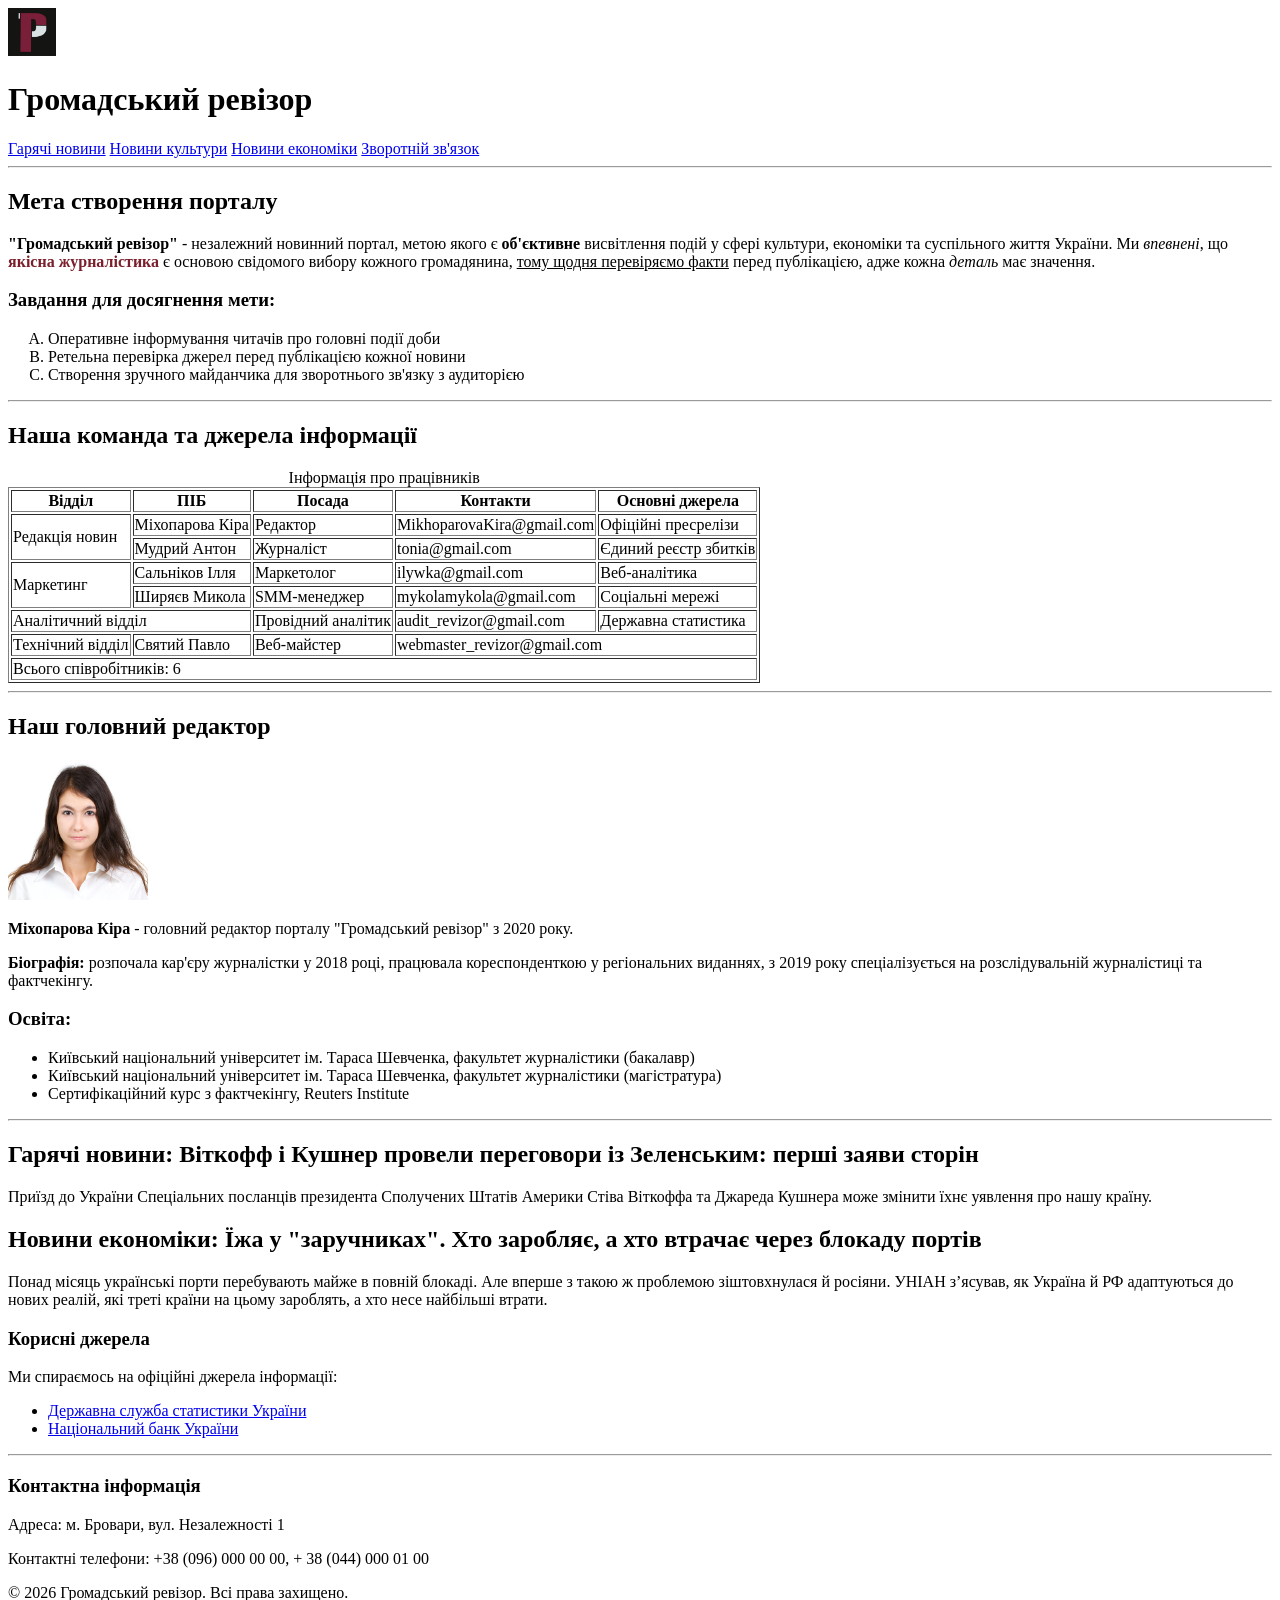
==== index.html @ 60afb07d "Complete html (lab 1)" ====
<!DOCTYPE html>
<html lang="uk">
<head>
    <meta charset="UTF-8">
    <title>Новинний портал "Громадський ревізор"</title>
</head>
<body>
    <header>
        <img src="media/logo.jpg" alt="Логотип новинного порталу Громадський ревізор" width="48" height="48">
        <h1>Громадський ревізор</h1>
        <nav>
            <a href="#hot-news">Гарячі новини</a>
            <a href="culture_news.html">Новини культури</a>
            <a href="#economy-news">Новини економіки</a>
            <a href="feedback.html">Зворотній зв'язок</a>
        </nav>
    </header>
    <hr>
    <div>
        <main>
            <section>
                <h2>Мета створення порталу</h2>
                <p><b>"Громадський ревізор"</b> - незалежний новинний портал, метою якого є <b>об'єктивне</b> висвітлення подій у сфері культури, економіки та суспільного життя України. Ми <em>впевнені</em>, що <b><span style="color:#7a1f2b;">якісна журналістика</span></b> є основою свідомого вибору кожного громадянина, <u>тому щодня перевіряємо факти</u> перед публікацією, адже кожна <i>деталь</i> має значення.</p>
                <h3>Завдання для досягнення мети:</h3>
                <ol type="A">
                    <li>Оперативне інформування читачів про головні події доби</li>
                    <li>Ретельна перевірка джерел перед публікацією кожної новини</li>
                    <li>Створення зручного майданчика для зворотнього зв'язку з аудиторією</li>
                </ol>
            </section>
            <hr>
            <section>
                <h2>Наша команда та джерела інформації</h2>
                <table border="1">
                    <caption>Інформація про працівників</caption>
                    <thead>
                        <tr>
                            <th>Відділ</th>
                            <th>ПІБ</th>
                            <th>Посада</th>
                            <th>Контакти</th>
                            <th>Основні джерела</th>
                        </tr>
                    </thead>
                    <tbody>
                        <tr>
                            <td rowspan="2">Редакція новин</td>
                            <td>Міхопарова Кіра</td>
                            <td>Редактор</td>
                            <td>MikhoparovaKira@gmail.com</td>
                            <td>Офіційні пресрелізи</td>
                        </tr>
                        <tr>
                            <td>Мудрий Антон</td>
                            <td>Журналіст</td>
                            <td>tonia@gmail.com</td>
                            <td>Єдиний реєстр збитків</td>
                        </tr>
                        <tr>
                            <td rowspan="2">Маркетинг</td>
                            <td>Сальніков Ілля</td>
                            <td>Маркетолог</td>
                            <td>ilywka@gmail.com</td>
                            <td>Веб-аналітика</td>
                        </tr>
                        <tr>
                            <td>Ширяєв Микола</td>
                            <td>SMM-менеджер</td>
                            <td>mykolamykola@gmail.com</td>
                            <td>Соціальні мережі</td>
                        </tr>
                        <tr>
                            <td colspan="2">Аналітичний відділ</td>
                            <td>Провідний аналітик</td>
                            <td>audit_revizor@gmail.com</td>
                            <td>Державна статистика</td>
                        </tr>
                        <tr>
                            <td>Технічний відділ</td>
                            <td>Святий Павло</td>
                            <td>Веб-майстер</td>
                            <td colspan="2">webmaster_revizor@gmail.com</td>
                        </tr>
                    </tbody>
                    <tfoot>
                        <tr>
                            <td colspan="5">Всього співробітників: 6 </td>
                        </tr>
                    </tfoot>
                </table>
            </section>
            <hr>
            <section>
                <h2>Наш головний редактор</h2>
                <img src="media/person.jpg" alt="Фото головного редактора" width="140" height="140">
                <p><b>Міхопарова Кіра</b> - головний редактор порталу "Громадський ревізор" з 2020 року.</p>
                <p><b>Біографія:</b> розпочала кар'єру журналістки у 2018 році, працювала кореспонденткою у регіональних виданнях, з 2019 року спеціалізується на розслідувальній журналістиці та фактчекінгу.</p>
                <h3>Освіта:</h3>
                <ul>
                    <li>Київський національний університет ім. Тараса Шевченка, факультет журналістики (бакалавр)</li>
                    <li>Київський національний університет ім. Тараса Шевченка, факультет журналістики (магістратура)</li>
                    <li>Сертифікаційний курс з фактчекінгу, Reuters Institute</li>
                </ul>
            </section>
            <hr>
            <article id="hot-news">
                <h2>Гарячі новини: Віткофф і Кушнер провели переговори із Зеленським: перші заяви сторін</h2>
                <p>Приїзд до України Спеціальних посланців президента Сполучених Штатів Америки Стіва Віткоффа та Джареда Кушнера може змінити їхнє уявлення про нашу країну.</p>
            </article>
            <article id="economy-news">
                <h2>Новини економіки: Їжа у "заручниках". Хто заробляє, а хто втрачає через блокаду портів</h2>
                <p>Понад місяць українські порти перебувають майже в повній блокаді. Але вперше з такою ж проблемою зіштовхнулася й росіяни. УНІАН з’ясував, як Україна й РФ адаптуються до нових реалій, які треті країни на цьому зароблять, а хто несе найбільші втрати.</p>
            </article>
        </main>
        <aside>
            <h3>Корисні джерела</h3>
            <p>Ми спираємось на офіційні джерела інформації:</p>
            <ul>
                <li><a href="https://stat.gov.ua/uk" target="_blank">Державна служба статистики України</a></li>
                <li><a href="https://bank.gov.ua/" target="_blank">Національний банк України</a></li>
            </ul>
        </aside>
    </div>
    <hr>
    <footer>
        <section>
            <h3>Контактна інформація</h3>
            <p>Адреса: м. Бровари, вул. Незалежності 1</p>
            <p>Контактні телефони: +38 (096) 000 00 00, + 38 (044) 000 01 00</p>
        </section>
        <p>&copy; 2026 Громадський ревізор. Всі права захищено.</p>
    </footer>
</body>
</html>
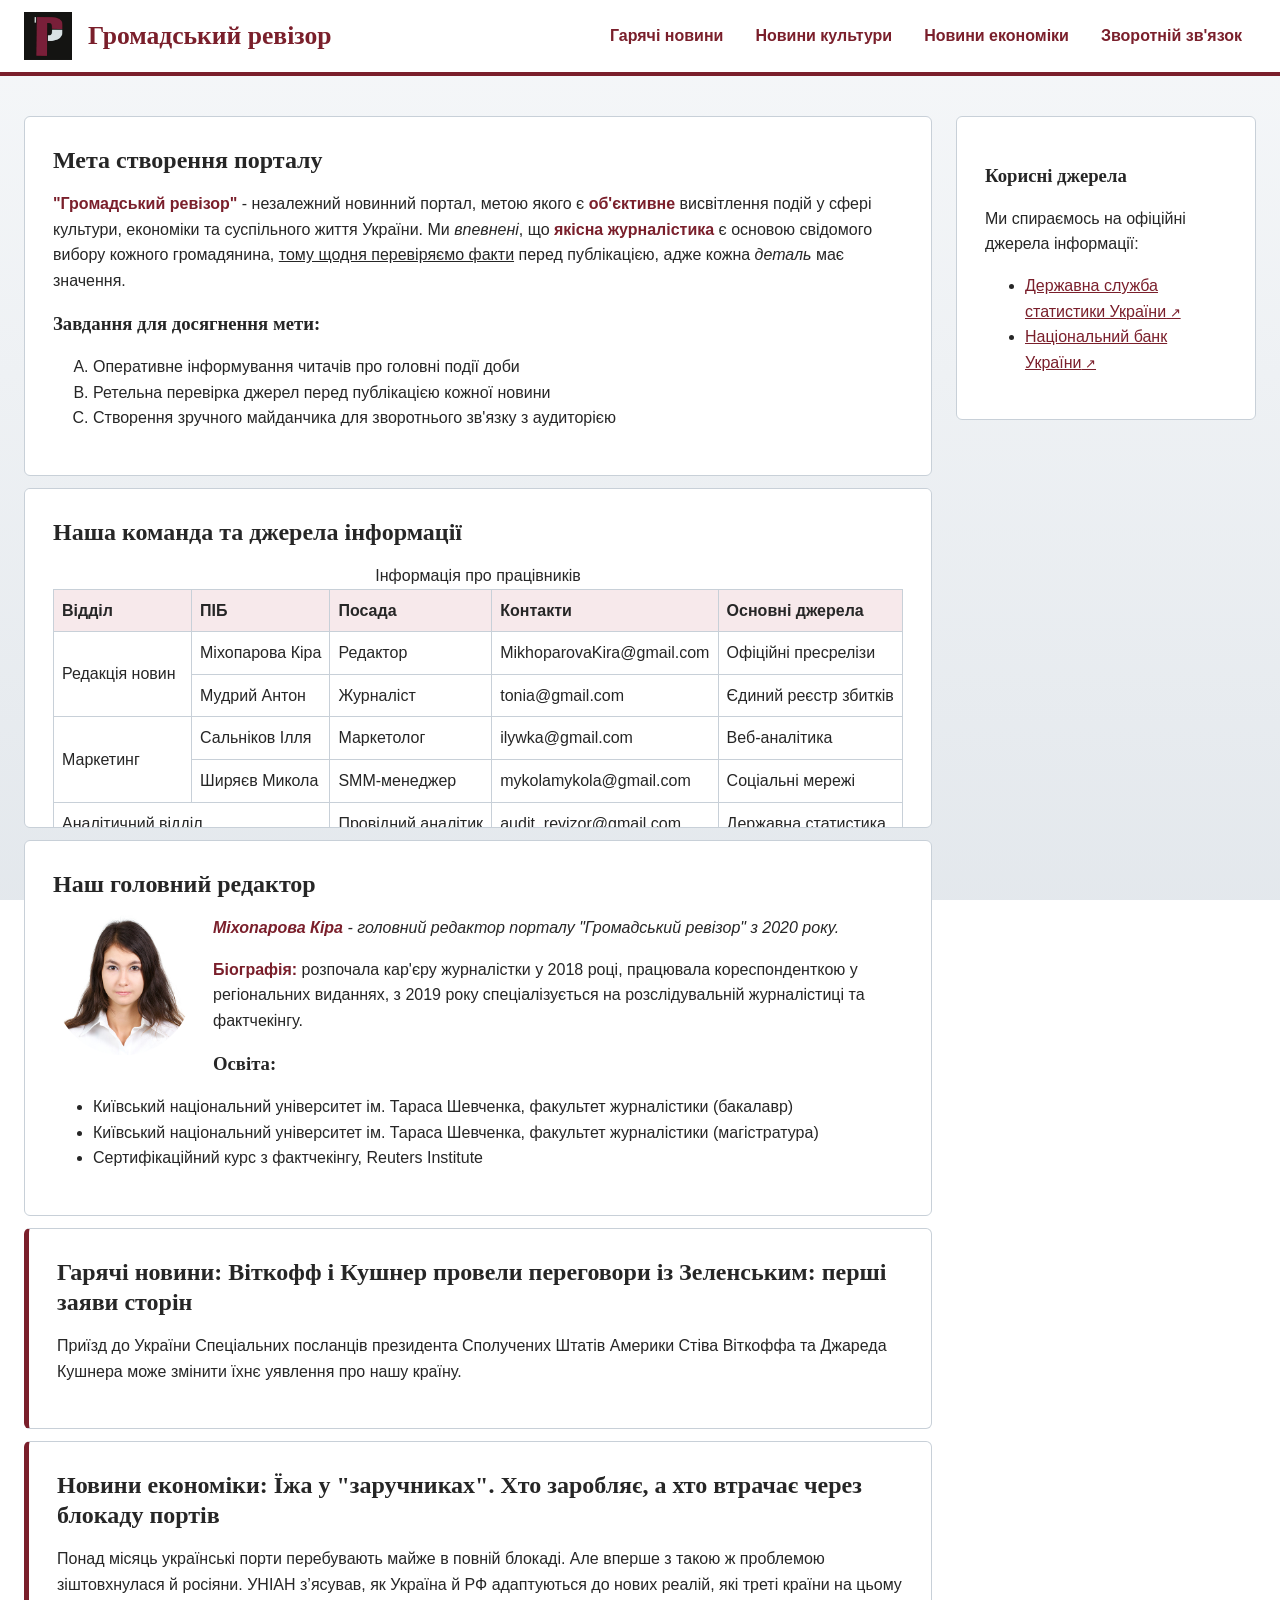
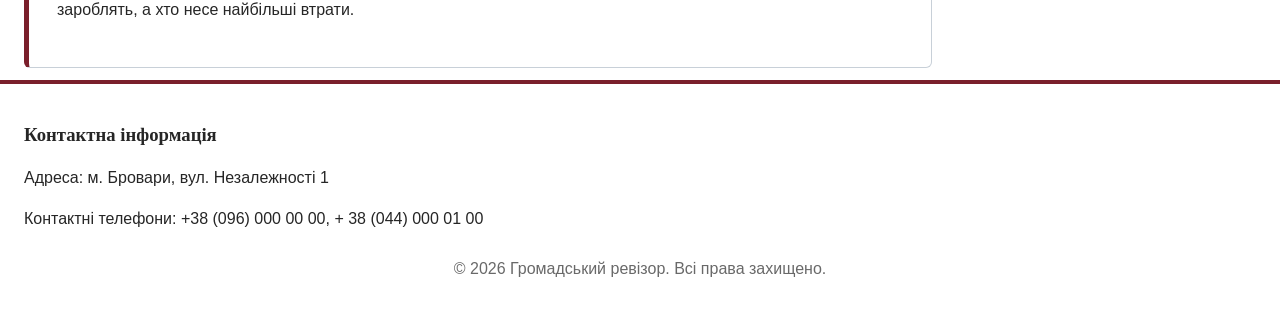
==== commit a0f53205: "Complete css (lab 2)" ====
--- a/index.html
+++ b/index.html
@@ -2,9 +2,18 @@
 <html lang="uk">
 <head>
     <meta charset="UTF-8">
+    <link rel="stylesheet" href="css/base.css">
+    <link rel="stylesheet" href="css/layout.css">
+    <link rel="stylesheet" href="css/homePage.css">
     <title>Новинний портал "Громадський ревізор"</title>
+    <style>
+        #team {
+            max-height: 340px;
+            overflow: auto;
+        }
+    </style>
 </head>
-<body>
+<body class="page-home">
     <header>
         <img src="media/logo.jpg" alt="Логотип новинного порталу Громадський ревізор" width="48" height="48">
         <h1>Громадський ревізор</h1>
@@ -16,114 +25,112 @@
         </nav>
     </header>
     <hr>
-    <div>
-        <main>
-            <section>
-                <h2>Мета створення порталу</h2>
-                <p><b>"Громадський ревізор"</b> - незалежний новинний портал, метою якого є <b>об'єктивне</b> висвітлення подій у сфері культури, економіки та суспільного життя України. Ми <em>впевнені</em>, що <b><span style="color:#7a1f2b;">якісна журналістика</span></b> є основою свідомого вибору кожного громадянина, <u>тому щодня перевіряємо факти</u> перед публікацією, адже кожна <i>деталь</i> має значення.</p>
-                <h3>Завдання для досягнення мети:</h3>
-                <ol type="A">
-                    <li>Оперативне інформування читачів про головні події доби</li>
-                    <li>Ретельна перевірка джерел перед публікацією кожної новини</li>
-                    <li>Створення зручного майданчика для зворотнього зв'язку з аудиторією</li>
-                </ol>
-            </section>
-            <hr>
-            <section>
-                <h2>Наша команда та джерела інформації</h2>
-                <table border="1">
-                    <caption>Інформація про працівників</caption>
-                    <thead>
-                        <tr>
-                            <th>Відділ</th>
-                            <th>ПІБ</th>
-                            <th>Посада</th>
-                            <th>Контакти</th>
-                            <th>Основні джерела</th>
-                        </tr>
-                    </thead>
-                    <tbody>
-                        <tr>
-                            <td rowspan="2">Редакція новин</td>
-                            <td>Міхопарова Кіра</td>
-                            <td>Редактор</td>
-                            <td>MikhoparovaKira@gmail.com</td>
-                            <td>Офіційні пресрелізи</td>
-                        </tr>
-                        <tr>
-                            <td>Мудрий Антон</td>
-                            <td>Журналіст</td>
-                            <td>tonia@gmail.com</td>
-                            <td>Єдиний реєстр збитків</td>
-                        </tr>
-                        <tr>
-                            <td rowspan="2">Маркетинг</td>
-                            <td>Сальніков Ілля</td>
-                            <td>Маркетолог</td>
-                            <td>ilywka@gmail.com</td>
-                            <td>Веб-аналітика</td>
-                        </tr>
-                        <tr>
-                            <td>Ширяєв Микола</td>
-                            <td>SMM-менеджер</td>
-                            <td>mykolamykola@gmail.com</td>
-                            <td>Соціальні мережі</td>
-                        </tr>
-                        <tr>
-                            <td colspan="2">Аналітичний відділ</td>
-                            <td>Провідний аналітик</td>
-                            <td>audit_revizor@gmail.com</td>
-                            <td>Державна статистика</td>
-                        </tr>
-                        <tr>
-                            <td>Технічний відділ</td>
-                            <td>Святий Павло</td>
-                            <td>Веб-майстер</td>
-                            <td colspan="2">webmaster_revizor@gmail.com</td>
-                        </tr>
-                    </tbody>
-                    <tfoot>
-                        <tr>
-                            <td colspan="5">Всього співробітників: 6 </td>
-                        </tr>
-                    </tfoot>
-                </table>
-            </section>
-            <hr>
-            <section>
-                <h2>Наш головний редактор</h2>
-                <img src="media/person.jpg" alt="Фото головного редактора" width="140" height="140">
-                <p><b>Міхопарова Кіра</b> - головний редактор порталу "Громадський ревізор" з 2020 року.</p>
-                <p><b>Біографія:</b> розпочала кар'єру журналістки у 2018 році, працювала кореспонденткою у регіональних виданнях, з 2019 року спеціалізується на розслідувальній журналістиці та фактчекінгу.</p>
-                <h3>Освіта:</h3>
-                <ul>
-                    <li>Київський національний університет ім. Тараса Шевченка, факультет журналістики (бакалавр)</li>
-                    <li>Київський національний університет ім. Тараса Шевченка, факультет журналістики (магістратура)</li>
-                    <li>Сертифікаційний курс з фактчекінгу, Reuters Institute</li>
-                </ul>
-            </section>
-            <hr>
-            <article id="hot-news">
-                <h2>Гарячі новини: Віткофф і Кушнер провели переговори із Зеленським: перші заяви сторін</h2>
-                <p>Приїзд до України Спеціальних посланців президента Сполучених Штатів Америки Стіва Віткоффа та Джареда Кушнера може змінити їхнє уявлення про нашу країну.</p>
-            </article>
-            <article id="economy-news">
-                <h2>Новини економіки: Їжа у "заручниках". Хто заробляє, а хто втрачає через блокаду портів</h2>
-                <p>Понад місяць українські порти перебувають майже в повній блокаді. Але вперше з такою ж проблемою зіштовхнулася й росіяни. УНІАН з’ясував, як Україна й РФ адаптуються до нових реалій, які треті країни на цьому зароблять, а хто несе найбільші втрати.</p>
-            </article>
-        </main>
-        <aside>
-            <h3>Корисні джерела</h3>
-            <p>Ми спираємось на офіційні джерела інформації:</p>
+    <main>
+        <section id="mission">
+            <h2>Мета створення порталу</h2>
+            <p><b>"Громадський ревізор"</b> - незалежний новинний портал, метою якого є <b>об'єктивне</b> висвітлення подій у сфері культури, економіки та суспільного життя України. Ми <em>впевнені</em>, що <b><span style="color:#7a1f2b;">якісна журналістика</span></b> є основою свідомого вибору кожного громадянина, <u>тому щодня перевіряємо факти</u> перед публікацією, адже кожна <i>деталь</i> має значення.</p>
+            <h3>Завдання для досягнення мети:</h3>
+            <ol type="A">
+                <li>Оперативне інформування читачів про головні події доби</li>
+                <li>Ретельна перевірка джерел перед публікацією кожної новини</li>
+                <li>Створення зручного майданчика для зворотнього зв'язку з аудиторією</li>
+            </ol>
+        </section>
+        <hr>
+        <section id="team">
+            <h2>Наша команда та джерела інформації</h2>
+            <table border="1">
+                <caption>Інформація про працівників</caption>
+                <thead>
+                    <tr>
+                        <th>Відділ</th>
+                        <th>ПІБ</th>
+                        <th>Посада</th>
+                        <th>Контакти</th>
+                        <th>Основні джерела</th>
+                    </tr>
+                </thead>
+                <tbody>
+                    <tr>
+                        <td rowspan="2">Редакція новин</td>
+                        <td>Міхопарова Кіра</td>
+                        <td>Редактор</td>
+                        <td>MikhoparovaKira@gmail.com</td>
+                        <td>Офіційні пресрелізи</td>
+                    </tr>
+                    <tr>
+                        <td>Мудрий Антон</td>
+                        <td>Журналіст</td>
+                        <td>tonia@gmail.com</td>
+                        <td>Єдиний реєстр збитків</td>
+                    </tr>
+                    <tr>
+                        <td rowspan="2">Маркетинг</td>
+                        <td>Сальніков Ілля</td>
+                        <td>Маркетолог</td>
+                        <td>ilywka@gmail.com</td>
+                        <td>Веб-аналітика</td>
+                    </tr>
+                    <tr>
+                        <td>Ширяєв Микола</td>
+                        <td>SMM-менеджер</td>
+                        <td>mykolamykola@gmail.com</td>
+                        <td>Соціальні мережі</td>
+                    </tr>
+                    <tr>
+                        <td colspan="2">Аналітичний відділ</td>
+                        <td>Провідний аналітик</td>
+                        <td>audit_revizor@gmail.com</td>
+                        <td>Державна статистика</td>
+                    </tr>
+                    <tr>
+                        <td>Технічний відділ</td>
+                        <td>Святий Павло</td>
+                        <td>Веб-майстер</td>
+                        <td colspan="2">webmaster_revizor@gmail.com</td>
+                    </tr>
+                </tbody>
+                <tfoot>
+                    <tr>
+                        <td colspan="5">Всього співробітників: 6 </td>
+                    </tr>
+                </tfoot>
+            </table>
+        </section>
+        <hr>
+        <section id="editor">
+            <h2>Наш головний редактор</h2>
+            <img src="media/person.jpg" alt="Фото головного редактора" width="140" height="140">
+            <p><b>Міхопарова Кіра</b> - головний редактор порталу "Громадський ревізор" з 2020 року.</p>
+            <p><b>Біографія:</b> розпочала кар'єру журналістки у 2018 році, працювала кореспонденткою у регіональних виданнях, з 2019 року спеціалізується на розслідувальній журналістиці та фактчекінгу.</p>
+            <h3>Освіта:</h3>
             <ul>
-                <li><a href="https://stat.gov.ua/uk" target="_blank">Державна служба статистики України</a></li>
-                <li><a href="https://bank.gov.ua/" target="_blank">Національний банк України</a></li>
+                <li>Київський національний університет ім. Тараса Шевченка, факультет журналістики (бакалавр)</li>
+                <li>Київський національний університет ім. Тараса Шевченка, факультет журналістики (магістратура)</li>
+                <li>Сертифікаційний курс з фактчекінгу, Reuters Institute</li>
             </ul>
-        </aside>
-    </div>
+        </section>
+        <hr>
+        <article id="hot-news">
+            <h2>Гарячі новини: Віткофф і Кушнер провели переговори із Зеленським: перші заяви сторін</h2>
+            <p>Приїзд до України Спеціальних посланців президента Сполучених Штатів Америки Стіва Віткоффа та Джареда Кушнера може змінити їхнє уявлення про нашу країну.</p>
+        </article>
+        <article id="economy-news">
+            <h2>Новини економіки: Їжа у "заручниках". Хто заробляє, а хто втрачає через блокаду портів</h2>
+            <p>Понад місяць українські порти перебувають майже в повній блокаді. Але вперше з такою ж проблемою зіштовхнулася й росіяни. УНІАН з’ясував, як Україна й РФ адаптуються до нових реалій, які треті країни на цьому зароблять, а хто несе найбільші втрати.</p>
+        </article>
+    </main>
+    <aside>
+        <h3>Корисні джерела</h3>
+        <p>Ми спираємось на офіційні джерела інформації:</p>
+        <ul>
+            <li><a href="https://stat.gov.ua/uk" target="_blank">Державна служба статистики України</a></li>
+            <li><a href="https://bank.gov.ua/" target="_blank">Національний банк України</a></li>
+        </ul>
+    </aside>
     <hr>
     <footer>
-        <section>
+        <section tabindex="0">
             <h3>Контактна інформація</h3>
             <p>Адреса: м. Бровари, вул. Незалежності 1</p>
             <p>Контактні телефони: +38 (096) 000 00 00, + 38 (044) 000 01 00</p>
--- a/css/base.css
+++ b/css/base.css
@@ -0,0 +1,82 @@
+:root {
+    --accent: #7a1f2b;
+    --soft: hsl(350, 45%, 94%);
+    --line: rgb(200, 208, 216);
+    --head: Georgia, serif;
+    --body: "Segoe UI", Arial, sans-serif;  
+}
+
+* {
+    box-sizing: border-box;
+}
+
+hr {
+    display: none;
+}
+
+:focus { 
+    outline: 2px solid var(--accent); 
+}
+
+img {
+    max-width: 100%;
+}
+
+body {
+    margin: 0;
+    padding: 0 24px;
+    background: linear-gradient(180deg, hsl(210, 25%, 97%), hsl(210, 20%, 91%));
+    background-attachment: fixed;
+    color: hsl(0, 0%, 15%);
+    font: 400 1rem/1.6 var(--body);
+}
+
+h1, h2, h3 {
+    font-family: var(--head);
+    line-height: 1.25;
+}
+
+h2 {
+    margin: 0 0 16px;
+    font-size: 1.5rem;
+}
+
+b {
+    color: var(--accent);
+}
+
+a:link, a:visited {
+    color: var(--accent);
+}
+
+a:hover, a:focus {
+    color: hsl(350, 60%, 15%);
+    text-decoration: none;
+}
+
+a:active {
+    color: darkorange;
+}
+
+a[target="_blank"]::after {
+    content: " \2197";
+    font-size: 0.8em;
+}
+
+main > a {
+    display: inline-block;
+    margin: 8px 0 16px;
+    padding: 8px 16px;
+    border: 2px solid var(--accent);
+    border-radius: 4px;
+    font-weight: 600;
+    text-decoration: none;
+}
+ 
+main > a::before {
+    content: "\2190  ";
+}
+
+main > a:hover {
+    background: var(--soft);
+}
--- a/css/layout.css
+++ b/css/layout.css
@@ -0,0 +1,97 @@
+header {
+    display: grid;
+    grid-template-columns: 48px 1fr auto;
+    align-items: center;
+    gap: 16px;
+    padding: 12px 24px;
+    background: white;
+    border-bottom: 4px solid var(--accent);
+    z-index: 100;
+}
+
+header > h1 {
+    margin: 0 auto 0 0;
+    color: var(--accent);
+    font-size: 1.6rem;
+}
+
+header > nav {
+    display: flex;
+    gap: 4px;
+}
+
+nav a {
+    padding: 8px 14px; 
+    font-weight: 600; 
+    text-decoration: none;
+    transition: background-color 0.2s, transform 0.2s;
+}
+
+nav a:hover {
+    background-color: var(--soft);
+    transform: translateY(-2px);
+}
+
+.page-home > header {
+    position: absolute;
+    top: 0;
+    left: 0;
+    right: 0;
+}
+
+.page-culture > header {
+    position: fixed;
+    top: 0;
+    left: 0;
+    right: 0;
+}
+
+.page-feedback > header {
+    display: flex;
+    flex-wrap: wrap;
+    align-items: center;
+    gap: 16px;
+    margin: 0 -24px;
+}
+
+main > section, main > article, aside {
+    margin: 12px 0;
+    padding: 28px;
+    background: white;
+    border: 1px solid var(--line);
+    border-radius: 6px;
+}
+
+footer { 
+    margin: 0 -24px; 
+    padding: 20px 24px;
+    background: white;
+    border-top: 4px solid var(--accent);
+}
+ 
+footer > p { 
+    color: dimgray; 
+    text-align: center; 
+}
+ 
+footer > section {
+    width: fit-content;
+    margin-bottom: 24px;
+    transform-origin: left top;
+    transition: transform 0.5s;
+}
+
+footer > section:focus { 
+    transform: scale(1.2); 
+    transition-delay: 3s; 
+}
+
+@media (max-width: 800px) {
+    header {
+        grid-template-columns: 48px 1fr;
+    }
+ 
+    header > nav {
+        grid-column: 1 / -1;
+    }
+}
--- a/css/homePage.css
+++ b/css/homePage.css
@@ -0,0 +1,75 @@
+.page-home {
+    display: grid;
+    grid-template-columns: minmax(0, 1fr) 300px;
+    column-gap: 24px;
+    align-items: start;
+    padding-top: 104px;
+}
+
+.page-home > aside  { 
+    grid-column: 2; 
+    grid-row: 1; 
+    position: sticky; 
+    top: 16px; 
+    z-index: 10; 
+}
+
+.page-home > footer { 
+    grid-column: 1 / -1; 
+}
+
+table { 
+    width: 100%; 
+    border-collapse: collapse; 
+}
+
+th, td { 
+    padding: 8px; 
+    border: 1px solid var(--line); 
+    text-align: left; 
+}
+
+th { 
+    background: var(--soft); 
+}
+
+#editor {
+    position: relative;
+    left: 0;
+    top: 0;
+    transition: left 0.3s, top 0.3s, background-color 0.3s, box-shadow 0.3s;
+}
+
+#editor:hover {
+    left: -5px;
+    top: -5px;
+    background-color: var(--soft);
+    box-shadow: 6px 6px 12px rgba(0, 0, 0, 0.2);
+}
+
+#editor > img { 
+    float: left; 
+    margin: 0 20px 12px 0; 
+    border-radius: 50%; 
+}
+
+#editor p:first-of-type::first-line { 
+    font-style: italic; 
+}
+
+[id*="news"] { 
+    border-left: 5px solid var(--accent); 
+}
+
+@media (max-width: 800px) {
+    .page-home {
+        padding-top: 170px;
+        grid-template-columns: minmax(0, 1fr);
+    }
+ 
+    .page-home > aside {
+        grid-column: 1;
+        grid-row: auto;
+        position: static;
+    }
+}
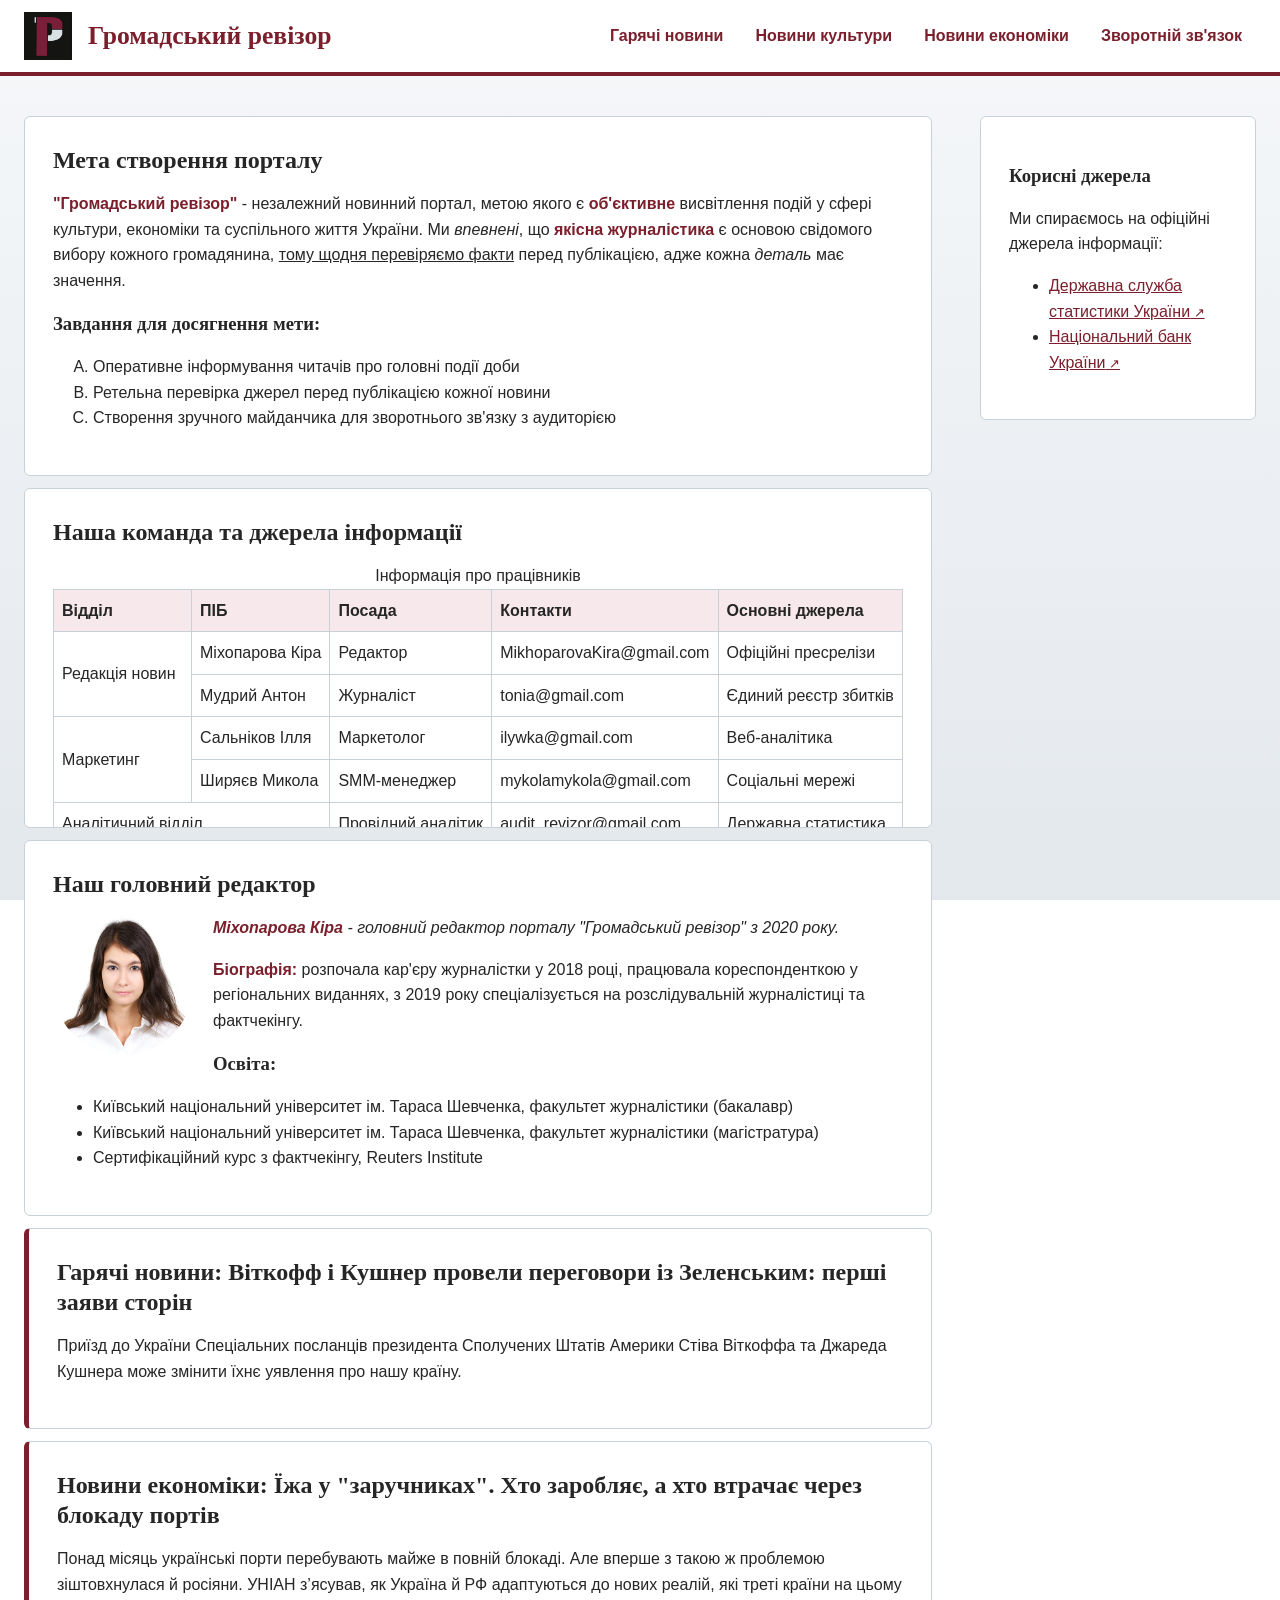
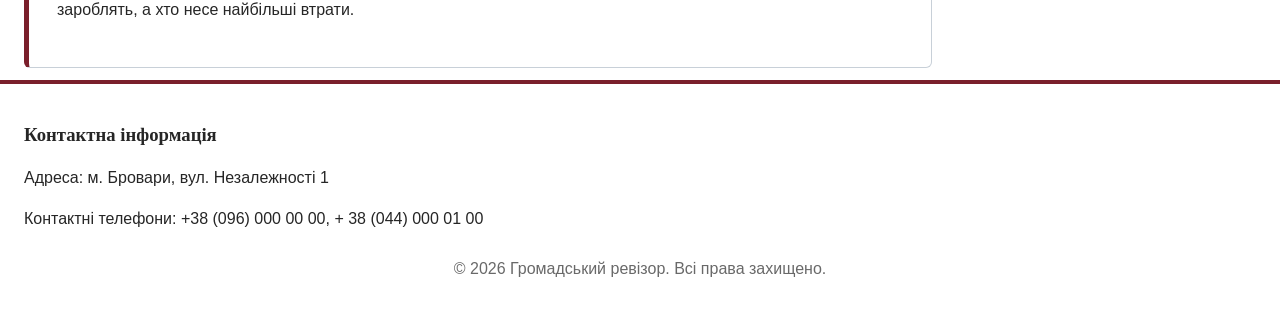
==== commit 03feb904: "Complete lab 5" ====
--- a/index.html
+++ b/index.html
@@ -2,6 +2,8 @@
 <html lang="uk">
 <head>
     <meta charset="UTF-8">
+    <meta name="viewport" content="width=device-width, initial-scale=1.0">
+    <link rel="stylesheet" href="css/normalize.css">
     <link rel="stylesheet" href="css/base.css">
     <link rel="stylesheet" href="css/layout.css">
     <link rel="stylesheet" href="css/homePage.css">
@@ -18,10 +20,10 @@
         <img src="media/logo.jpg" alt="Логотип новинного порталу Громадський ревізор" width="48" height="48">
         <h1>Громадський ревізор</h1>
         <nav>
-            <a href="#hot-news">Гарячі новини</a>
-            <a href="culture_news.html">Новини культури</a>
-            <a href="#economy-news">Новини економіки</a>
-            <a href="feedback.html">Зворотній зв'язок</a>
+            <a href="#hot-news"><span class="full">Гарячі новини</span><span class="short">Гарячі</span></a>
+            <a href="culture_news.html"><span class="full">Новини культури</span><span class="short">Культура</span></a>
+            <a href="#economy-news"><span class="full">Новини економіки</span><span class="short">Економіка</span></a>
+            <a href="feedback.html" class="nav-feedback" title="Зворотній зв'язок" aria-label="Зворотній зв'язок"><span class="full">Зворотній зв'язок</span><span class="short"><svg class="icon" width="20" height="20" viewBox="0 0 24 24" aria-hidden="true" focusable="false"><path d="M3 5h18v14H3z M3 6l9 7 9-7" fill="none" stroke="currentColor" stroke-width="2" stroke-linejoin="round"/></svg></span></a>
         </nav>
     </header>
     <hr>
@@ -137,5 +139,7 @@
         </section>
         <p>&copy; 2026 Громадський ревізор. Всі права захищено.</p>
     </footer>
+    <script src="js/index.js"></script>
+    <script defer src="js/homepage.js"></script>
 </body>
 </html>
--- a/css/base.css
+++ b/css/base.css
@@ -3,10 +3,18 @@
     --soft: hsl(350, 45%, 94%);
     --line: rgb(200, 208, 216);
     --head: Georgia, serif;
-    --body: "Segoe UI", Arial, sans-serif;  
+    --body: "Segoe UI", Arial, sans-serif;
+    --gutter: 24px;
+}
+
+html {
+    -webkit-text-size-adjust: 100%;
+    -moz-text-size-adjust: 100%;
+    text-size-adjust: 100%;
 }
 
 * {
+    -webkit-box-sizing: border-box;
     box-sizing: border-box;
 }
 
@@ -20,15 +28,21 @@
 
 img {
     max-width: 100%;
+    height: auto;
 }
 
 body {
     margin: 0;
-    padding: 0 24px;
+    padding: 0;
+    background: -webkit-linear-gradient(top, hsl(210, 25%, 97%), hsl(210, 20%, 91%));
     background: linear-gradient(180deg, hsl(210, 25%, 97%), hsl(210, 20%, 91%));
     background-attachment: fixed;
     color: hsl(0, 0%, 15%);
     font: 400 1rem/1.6 var(--body);
+}
+
+main, footer {
+    overflow-wrap: break-word;
 }
 
 h1, h2, h3 {
@@ -66,7 +80,7 @@
 main > a {
     display: inline-block;
     margin: 8px 0 16px;
-    padding: 8px 16px;
+    padding: 10px 16px;
     border: 2px solid var(--accent);
     border-radius: 4px;
     font-weight: 600;
@@ -79,4 +93,10 @@
 
 main > a:hover {
     background: var(--soft);
+}
+
+@media (hover: none) and (pointer: coarse) {
+    body {
+        background-attachment: scroll;
+    }
 }
--- a/css/layout.css
+++ b/css/layout.css
@@ -3,7 +3,7 @@
     grid-template-columns: 48px 1fr auto;
     align-items: center;
     gap: 16px;
-    padding: 12px 24px;
+    padding: 12px var(--gutter);
     background: white;
     border-bottom: 4px solid var(--accent);
     z-index: 100;
@@ -16,7 +16,11 @@
 }
 
 header > nav {
+    display: -webkit-box;
+    display: -ms-flexbox;
     display: flex;
+    -ms-flex-wrap: wrap;
+    flex-wrap: wrap;
     gap: 4px;
 }
 
@@ -24,11 +28,14 @@
     padding: 8px 14px; 
     font-weight: 600; 
     text-decoration: none;
+    -webkit-transition: background-color 0.2s, -webkit-transform 0.2s;
     transition: background-color 0.2s, transform 0.2s;
 }
 
 nav a:hover {
     background-color: var(--soft);
+    -webkit-transform: translateY(-2px);
+    -ms-transform: translateY(-2px);
     transform: translateY(-2px);
 }
 
@@ -47,11 +54,18 @@
 }
 
 .page-feedback > header {
+    display: -webkit-box;
+    display: -ms-flexbox;
     display: flex;
+    -ms-flex-wrap: wrap;
     flex-wrap: wrap;
     align-items: center;
     gap: 16px;
-    margin: 0 -24px;
+}
+
+main {
+    padding-left: var(--gutter);
+    padding-right: var(--gutter);
 }
 
 main > section, main > article, aside {
@@ -63,8 +77,8 @@
 }
 
 footer { 
-    margin: 0 -24px; 
-    padding: 20px 24px;
+    margin: 0; 
+    padding: 20px var(--gutter);
     background: white;
     border-top: 4px solid var(--accent);
 }
@@ -73,25 +87,125 @@
     color: dimgray; 
     text-align: center; 
 }
+
+nav .short {
+    display: none;
+}
+
+nav .icon {
+    display: block;
+}
  
 footer > section {
+    width: -webkit-fit-content;
+    width: -moz-fit-content;
     width: fit-content;
+    max-width: 100%;
     margin-bottom: 24px;
+    -webkit-transform-origin: left top;
+    -ms-transform-origin: left top;
     transform-origin: left top;
+    -webkit-transition: -webkit-transform 0.5s;
     transition: transform 0.5s;
 }
 
 footer > section:focus { 
+    -webkit-transform: scale(1.2);
+    -ms-transform: scale(1.2);
     transform: scale(1.2); 
+    -webkit-transition-delay: 3s;
     transition-delay: 3s; 
 }
 
-@media (max-width: 800px) {
+@media (max-width: 1024px) {
     header {
         grid-template-columns: 48px 1fr;
     }
- 
+
     header > nav {
         grid-column: 1 / -1;
     }
+
+    .page-home > header,
+    .page-culture > header {
+        position: static;
+    }
+
+    nav a {
+        padding: 10px 14px;
+    }
+}
+
+@media (max-width: 600px) {
+    :root {
+        --gutter: 12px;
+    }
+
+    header {
+        gap: 12px;
+    }
+
+    header > h1 {
+        font-size: 1.25rem;
+    }
+
+    main > section, main > article, aside {
+        padding: 16px;
+    }
+
+    header > nav {
+        -ms-flex-wrap: nowrap;
+        flex-wrap: nowrap;
+        gap: 0;
+        border-top: 1px solid var(--line);
+    }
+
+    header > nav > a,
+    header > nav > div {
+        -webkit-box-flex: 1;
+        -ms-flex: 1 1 auto;
+        flex: 1 1 auto;
+        text-align: center;
+        white-space: nowrap;
+    }
+
+    header > nav a {
+        padding: 10px 8px;
+    }
+
+    nav .full {
+        display: none;
+    }
+
+    nav .short {
+        display: inline;
+    }
+
+    header > nav > a.nav-feedback {
+        display: -webkit-box;
+        display: -ms-flexbox;
+        display: flex;
+        -webkit-box-align: center;
+        -ms-flex-align: center;
+        align-items: center;
+        -webkit-box-pack: center;
+        -ms-flex-pack: center;
+        justify-content: center;
+        -webkit-box-flex: 0;
+        -ms-flex: 0 0 auto;
+        flex: 0 0 auto;
+        padding: 10px 14px;
+    }
+
+    .page-feedback > header > nav {
+        -webkit-box-flex: 1;
+        -ms-flex: 1 1 100%;
+        flex: 1 1 100%;
+    }
+
+    footer > section:focus {
+        -webkit-transform: scale(1.04);
+        -ms-transform: scale(1.04);
+        transform: scale(1.04);
+    }
 }
--- a/css/homePage.css
+++ b/css/homePage.css
@@ -6,12 +6,18 @@
     padding-top: 104px;
 }
 
+.page-home > main {
+    min-width: 0;
+}
+
 .page-home > aside  { 
     grid-column: 2; 
     grid-row: 1; 
+    position: -webkit-sticky;
     position: sticky; 
     top: 16px; 
     z-index: 10; 
+    margin-right: var(--gutter);
 }
 
 .page-home > footer { 
@@ -37,6 +43,7 @@
     position: relative;
     left: 0;
     top: 0;
+    -webkit-transition: left 0.3s, top 0.3s, background-color 0.3s, -webkit-box-shadow 0.3s;
     transition: left 0.3s, top 0.3s, background-color 0.3s, box-shadow 0.3s;
 }
 
@@ -44,6 +51,7 @@
     left: -5px;
     top: -5px;
     background-color: var(--soft);
+    -webkit-box-shadow: 6px 6px 12px rgba(0, 0, 0, 0.2);
     box-shadow: 6px 6px 12px rgba(0, 0, 0, 0.2);
 }
 
@@ -51,6 +59,8 @@
     float: left; 
     margin: 0 20px 12px 0; 
     border-radius: 50%; 
+    -o-object-fit: cover;
+    object-fit: cover;
 }
 
 #editor p:first-of-type::first-line { 
@@ -61,15 +71,41 @@
     border-left: 5px solid var(--accent); 
 }
 
-@media (max-width: 800px) {
+@media (max-width: 1024px) {
     .page-home {
-        padding-top: 170px;
+        padding-top: 0;
         grid-template-columns: minmax(0, 1fr);
+    }
+
+    .page-home > main {
+        padding-top: 12px;
     }
  
     .page-home > aside {
         grid-column: 1;
         grid-row: auto;
         position: static;
+        margin-left: var(--gutter);
+    }
+}
+
+@media (max-width: 600px) {
+    table {
+        min-width: 640px;
+    }
+
+    th, td {
+        padding: 6px;
+        font-size: 0.9rem;
+    }
+
+    #editor > img {
+        float: none;
+        display: block;
+        margin: 0 auto 12px;
+    }
+
+    [id*="news"] {
+        border-left-width: 3px;
     }
 }
